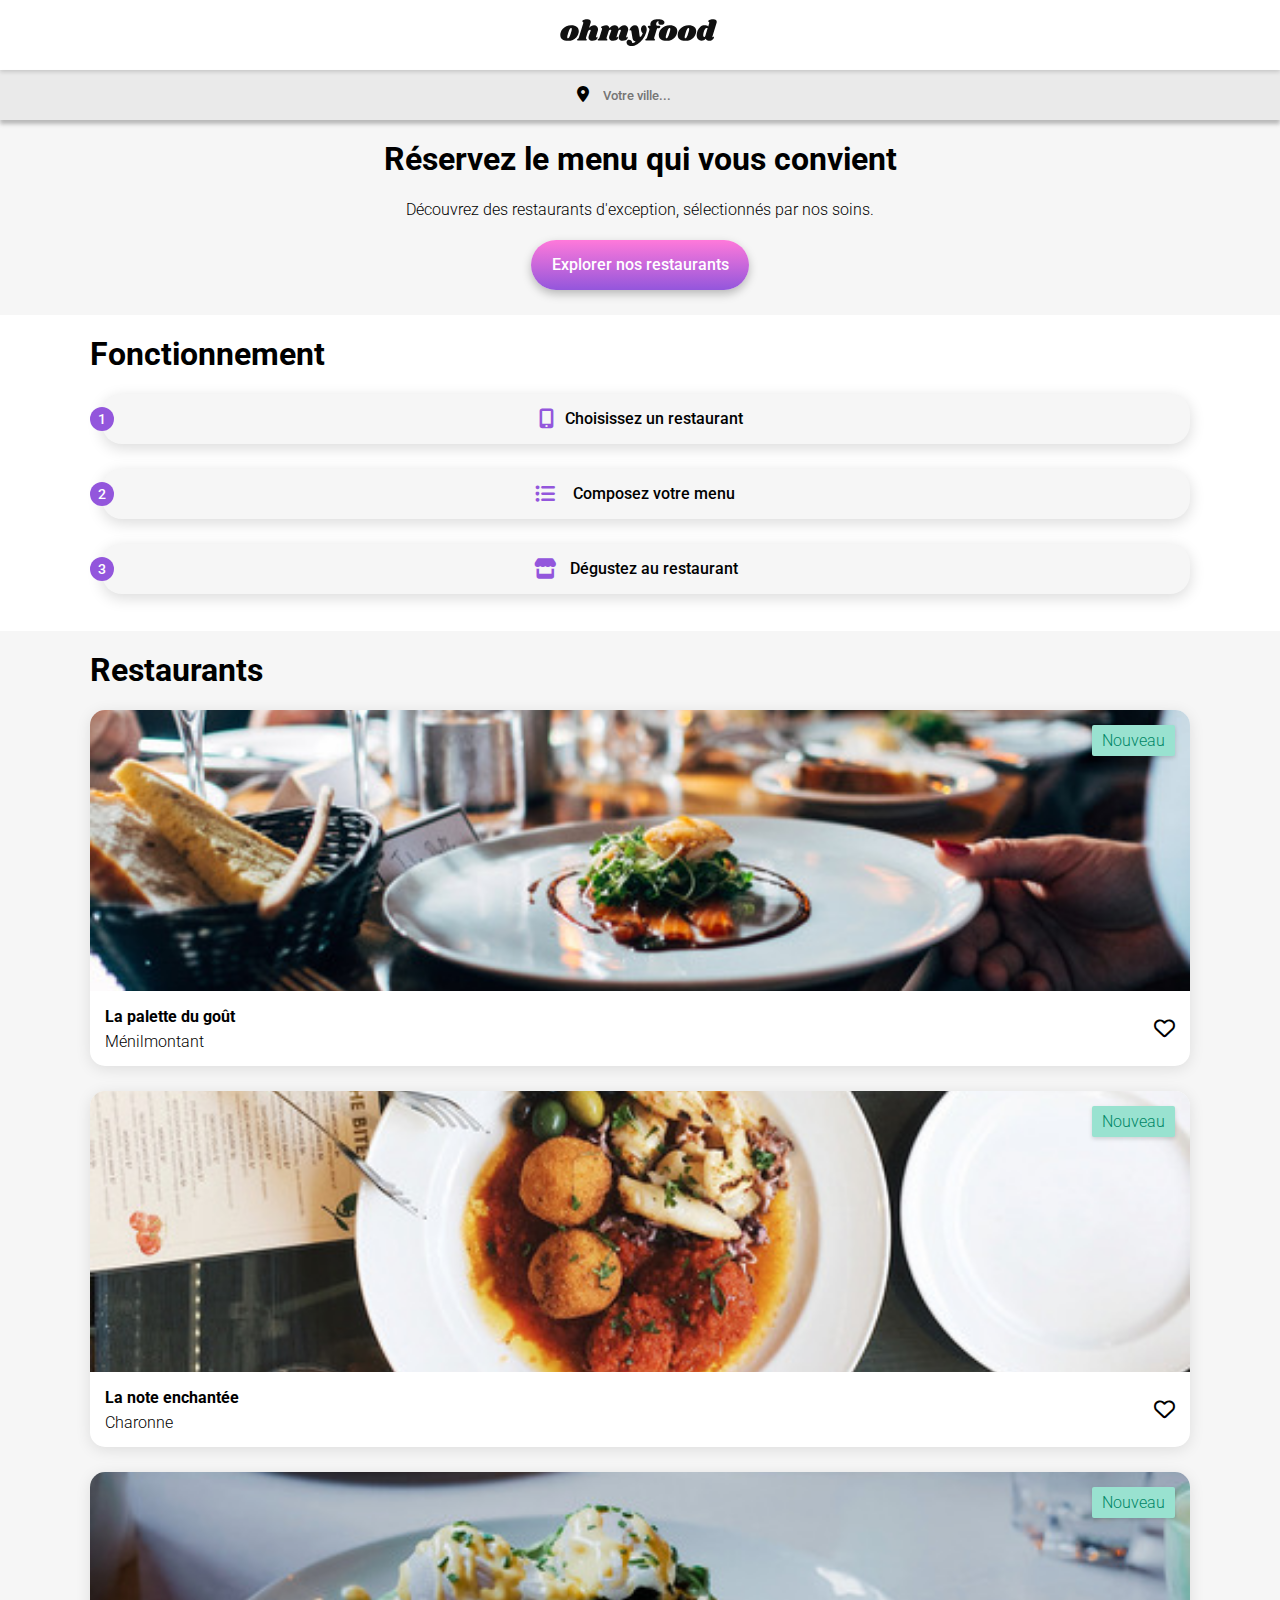
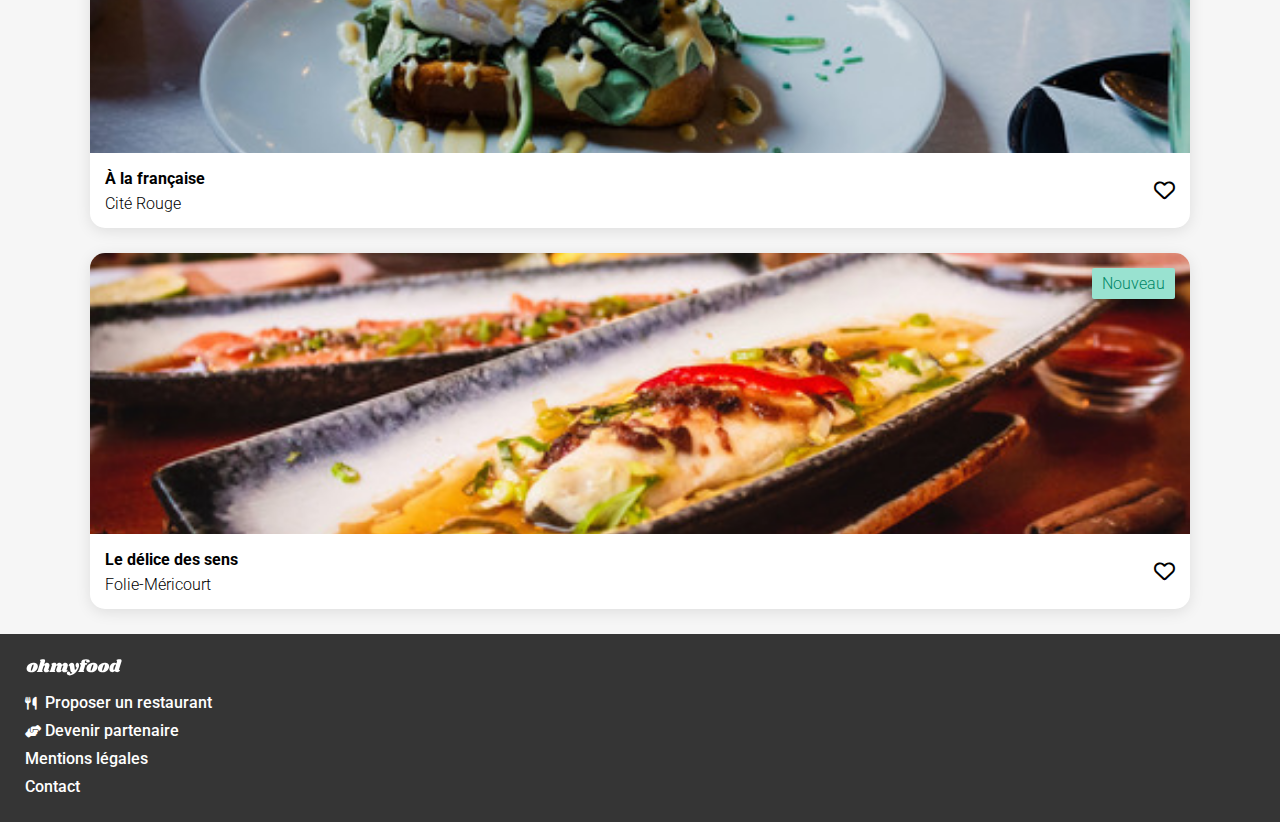
==== index.html @ dd8f6a22 "Ajout de la page d'accueil version mobile (HTML+SASS+CSS)" ====
<!DOCTYPE html>
<html lang="en">

<head>
	<meta charset="UTF-8"/>
	<meta name="viewport" content="width=device-width, initial-scale=1.0"/>
	<title>Oh My Food</title>
	<link rel="preconnect" href="https://fonts.gstatic.com" crossorigin/>
	<link rel="preconnect" href="https://fonts.googleapis.com"/>
	<link rel="stylesheet" href="https://fonts.googleapis.com/css2?family=Roboto:wght@300;500;700&display=swap"/>
	<link rel="stylesheet" href="https://cdnjs.cloudflare.com/ajax/libs/font-awesome/6.2.1/css/all.min.css"
		crossorigin="anonymous" referrerpolicy="no-referrer" integrity=""/>
	<link rel="stylesheet" href="./assets/css/home.css"/>
</head>

<body>
<header>
	<div id="header-logo-bar">
		<img id="header-logo-img" src="./assets/images/logo/ohmyfood.svg" width="160" height="28" alt="Oh My Food site logo"/>
	</div>
	<div id="search-bar">
		<form id="search-form">
			<label id="search-input-label" for="search-input-text">
				<i class="fa-solid fa-location-dot" aria-hidden="true"></i>
			</label>
			<input id="search-input-text" type="text" placeholder="Votre ville..."/>
		</form>
	</div>
</header>
<main>
	<section id="intro-section" class="section-pad">
		<h1>Réservez le menu qui vous convient</h1>
		<p id="intro-subtext">Découvrez des restaurants d'exception, sélectionnés par nos soins.</p>
		<a class="btn-link" href="#restaurants-section">Explorer nos restaurants</a>
	</section>
	<div id="steps-section-bg">
	<section id="steps-section" class="section-pad">
		<h1>Fonctionnement</h1>
		<div id="steps-box">
			<div class="step-box">
				<i class="circle-icon">1</i>
				<span class="step-description">
					Choisissez un restaurant
					<i class="fa-mobile-screen-button fa-solid" aria-hidden="true"></i>
				</span>
			</div>
			<div class="step-box">
				<i class="circle-icon">2</i>
				<span class="step-description">
					Composez votre menu
					<i class="fa-list-ul fa-solid" aria-hidden="true"></i>
				</span>
			</div>
			<div class="step-box">
				<i class="circle-icon">3</i>
				<span class="step-description">
					Dégustez au restaurant
					<i class="fa-store fa-solid" aria-hidden="true"></i>
				</span>
			</div>
		</div>
	</section>
	</div>
	<section id="restaurants-section" class="section-pad">
		<h1>Restaurants</h1>
		<div class="restaurant-cards">
			<article class="restaurant-card">
				<a class="restaurant-card-link" href="./restaurants/menu_palette.html"></a>
				<img class="restaurant-img" src="./assets/images/restaurants/la_palette_du_gout_mid.jpg" width="500" height="281" alt="Image d'une table avec un plat"/>
				<span class="new-label">Nouveau</span>
				<div class="restaurant-card-details">
					<div class="item-description">
						<p class="item-text">La palette du goût</p>
						<p class="item-subtext">Ménilmontant</p>
					</div>
					<label class="heart-cb-label">
						<input id="heart-cb1" class="heart-cb" type="checkbox"/>
						<i class="fa-heart fa-regular" aria-hidden="true">
							<i class="fa-heart fa-solid" aria-hidden="true"></i>
						</i>
					</label>
				</div>
			</article>
			<article class="restaurant-card">
				<a class="restaurant-card-link" href="./restaurants/menu_enchantee.html"></a>
				<img class="restaurant-img" src="./assets/images/restaurants/la_note_enchantee_mid.jpg" width="500" height="281" alt="Image d'une table avec un plat"/>
				<span class="new-label">Nouveau</span>
				<div class="restaurant-card-details">
					<div class="item-description">
						<p class="item-text">La note enchantée</p>
						<p class="item-subtext">Charonne</p>
					</div>
					<label class="heart-cb-label">
						<input id="heart-cb2" class="heart-cb" type="checkbox"/>
						<i class="fa-heart fa-regular" aria-hidden="true">
							<i class="fa-heart fa-solid" aria-hidden="true"></i>
						</i>
					</label>
				</div>
			</article>
			<article class="restaurant-card">
				<a class="restaurant-card-link" href="./restaurants/menu_francaise.html"></a>
				<img class="restaurant-img" src="./assets/images/restaurants/a_la_francaise_mid.jpg" width="500" height="281" alt="Image d'une table avec un plat"/>
				<span class="new-label">Nouveau</span>
				<div class="restaurant-card-details">
					<div class="item-description">
						<p class="item-text">À la française</p>
						<p class="item-subtext">Cité Rouge</p>
					</div>
					<label class="heart-cb-label">
						<input id="heart-cb3" class="heart-cb" type="checkbox"/>
						<i class="fa-heart fa-regular" aria-hidden="true">
							<i class="fa-heart fa-solid" aria-hidden="true"></i>
						</i>
					</label>
				</div>
			</article>
			<article class="restaurant-card">
				<a class="restaurant-card-link" href="./restaurants/menu_delice.html"></a>
				<img class="restaurant-img" src="./assets/images/restaurants/le_delice_des_sens_mid.jpg" width="500" height="281" alt="Image d'une table avec un plat"/>
				<span class="new-label">Nouveau</span>
				<div class="restaurant-card-details">
					<div class="item-description">
						<p class="item-text">Le délice des sens</p>
						<p class="item-subtext">Folie-Méricourt</p>
					</div>
					<label class="heart-cb-label">
						<input id="heart-cb4" class="heart-cb" type="checkbox"/>
						<i class="fa-heart fa-regular" aria-hidden="true">
							<i class="fa-heart fa-solid" aria-hidden="true"></i>
						</i>
					</label>
				</div>
			</article>
		</div>
	</section>
</main>
<footer id="page-footer">
	<nav>
		<ul id="footer-links-list">
			<li><img id="footer-logo-img" src="./assets/images/logo/ohmyfood_white.svg" width="100" height="17" alt="Oh My Food site logo"/></li>
			<li>
				<a class="footer-link" href="#">
					<i class="fa-utensils fa-solid" aria-hidden="true"></i>
					Proposer un restaurant
				</a>
			</li>
			<li>
				<a class="footer-link" href="#">
					<i class="fa-handshake-angle fa-solid" aria-hidden="true"></i>
					Devenir partenaire
				</a>
			</li>
			<li><a class="footer-link" href="#">Mentions légales</a></li>
			<li><a class="footer-link" href="mailto:contact@ohmyfood.com">Contact</a></li>
		</ul>
	</nav>
</footer>
</body>
---- assets/css/home.css ----
/********** Overrides **********/
body, h1, h2, ul, p {
  margin: 0;
}

h2 {
  font-weight: 300;
}

ul, input {
  padding: 0;
}

ul {
  list-style-type: none;
}

a {
  color: black;
  text-decoration: none;
}

input, button {
  font-family: "Roboto", sans-serif;
}

/********** General **********/
:root {
  --main-bg-color: #F6F6F6;
  --search-bar-bg-color: #EAEAEA;
  --btn-grad-color1: #9356DC;
  --btn-grad-color2: #FF79DA;
  --label-bg-color: #99E2D0;
  --label-text-color: #008766;
  --footer-bg-color: #353535;
}

body {
  min-width: 350px;
  max-width: 1440px;
  margin: auto;
  cursor: default;
}

main {
  background-color: var(--main-bg-color);
}

/********** Fonts **********/
:root {
  font-family: "Roboto", sans-serif;
}

:root, p {
  line-height: 19px;
  font-size: 15x;
  font-weight: 300;
}

h1 {
  line-height: 29px;
  font-size: 24x;
  font-weight: bold;
}

h2, a, input {
  line-height: 20px;
  font-size: 16x;
}

#intro-subtext,
.item-text {
  line-height: 21px;
  font-size: 16x;
}

input,
.btn-link,
.step-description,
.footer-link {
  font-weight: 500;
}

.item-text {
  font-weight: bold;
}

/********** Spacing **********/
:root {
  --spacing: 25px;
}

h1 {
  margin-bottom: var(--spacing);
}

.section-pad {
  max-width: 1100px;
  margin: auto;
  padding: var(--spacing);
}

.item-text {
  margin-bottom: 5px;
}

/********** Button **********/
.btn-link {
  display: block;
  width: 218px;
  line-height: 50px;
  margin: auto;
  border-radius: 25px;
  background: linear-gradient(var(--btn-grad-color2), var(--btn-grad-color1));
  box-shadow: 0px 4px 10px rgba(0, 0, 0, 0.25);
  text-align: center;
  color: white;
  transition: 0.3s ease-out;
}
.btn-link:hover {
  opacity: 0.85;
  box-shadow: 0px 4px 15px rgba(0, 0, 0, 0.35);
}

/********** Heart checkbox **********/
.heart-cb {
  display: none;
}
.heart-cb + .fa-regular {
  position: relative;
  z-index: 0;
}
.heart-cb + .fa-regular > .fa-solid {
  position: absolute;
  left: 0;
  z-index: -1;
  background-image: linear-gradient(var(--btn-grad-color1), var(--btn-grad-color2));
  background-repeat: no-repeat;
  background-position-y: 18px;
  background-clip: text;
  color: transparent;
  transition: 1s;
}
.heart-cb:checked + .fa-regular > .fa-solid {
  background-position-y: -3px;
}

.fa-heart {
  font-size: 21px;
}

/********** Page header **********/
#header-logo-bar {
  position: relative;
  z-index: 1;
  height: 70px;
  text-align: center;
  align-content: center;
  box-shadow: 0px 2px 4px rgba(0, 0, 0, 0.15);
}

#search-bar {
  position: relative;
  background-color: var(--search-bar-bg-color);
  box-shadow: 0px 4px 4px rgba(0, 0, 0, 0.25);
}

#search-form {
  width: max-content;
  line-height: 50px;
  margin: auto;
}

#search-input-label {
  position: relative;
  left: 40px;
}

#search-input-text {
  position: relative;
  left: 40px;
  width: 180px;
  margin-left: 10px;
  border-width: 0;
  background-color: inherit;
  outline: none;
}

/********** Section intro **********/
#intro-section {
  text-align: center;
}
#intro-section > h1 {
  padding: 0 30px;
}

#intro-subtext {
  margin-bottom: 20px;
}

/********** Section steps **********/
#steps-section-bg {
  background-color: white;
}

#steps-box {
  display: flex;
  flex-direction: column;
  gap: var(--spacing);
  box-sizing: border-box;
  max-width: 1100px;
  padding: 0 0 12px 12px;
  margin: auto;
}

.step-box {
  position: relative;
  line-height: 50px;
  padding-left: 15px;
  border-radius: 20px;
  background-color: var(--main-bg-color);
  box-shadow: 0px 4px 15px rgba(0, 0, 0, 0.15);
  text-align: center;
}

.circle-icon {
  position: absolute;
  top: 13px;
  left: -12px;
  width: 24px;
  line-height: 24px;
  border-radius: 50%;
  background-color: var(--btn-grad-color1);
  font-size: 14px;
  font-weight: 500;
  font-style: normal;
  color: white;
}

.step-description {
  position: relative;
}
.step-description > .fa-solid {
  position: absolute;
  top: 0;
  font-size: 20px;
  color: var(--btn-grad-color1);
}

.fa-mobile-screen-button {
  left: -26px;
}

.fa-list-ul {
  left: -38px;
}

.fa-store {
  left: -36px;
}

/********** Section restaurants **********/
.restaurant-cards {
  display: grid;
  grid-template-columns: 1fr;
  gap: var(--spacing);
  max-width: 1100px;
  margin: auto;
}

.restaurant-card {
  position: relative;
  border-radius: 15px;
  background-color: white;
  box-shadow: 0px 3px 15px rgba(0, 0, 0, 0.1);
  overflow: hidden;
}

.restaurant-card-link {
  display: block;
  position: absolute;
  width: 100%;
  height: 100%;
  border-radius: 15px;
}

.restaurant-img {
  display: block;
  object-fit: cover;
  width: 100%;
}

.new-label {
  display: block;
  position: absolute;
  top: 15px;
  right: 15px;
  padding: 6px 10px;
  border-radius: 2px;
  background-color: var(--label-bg-color);
  box-shadow: 0px 2px 4px rgba(0, 0, 0, 0.15);
  color: var(--label-text-color);
}

.restaurant-card-details {
  display: flex;
  justify-content: space-between;
  padding: 15px;
}

.heart-cb-label {
  align-self: center;
  cursor: pointer;
}

/********** Page footer **********/
#page-footer {
  padding: 25px var(--spacing);
  background-color: var(--footer-bg-color);
}

#footer-links-list {
  display: flex;
  flex-direction: column;
  gap: 8px;
}

#footer-logo-img {
  margin-bottom: 5px;
}

.footer-link {
  color: white;
}
.footer-link > .fa-solid {
  font-size: 13px;
}
.footer-link > .fa-utensils {
  margin-right: 5px;
}

/*# sourceMappingURL=home.css.map */
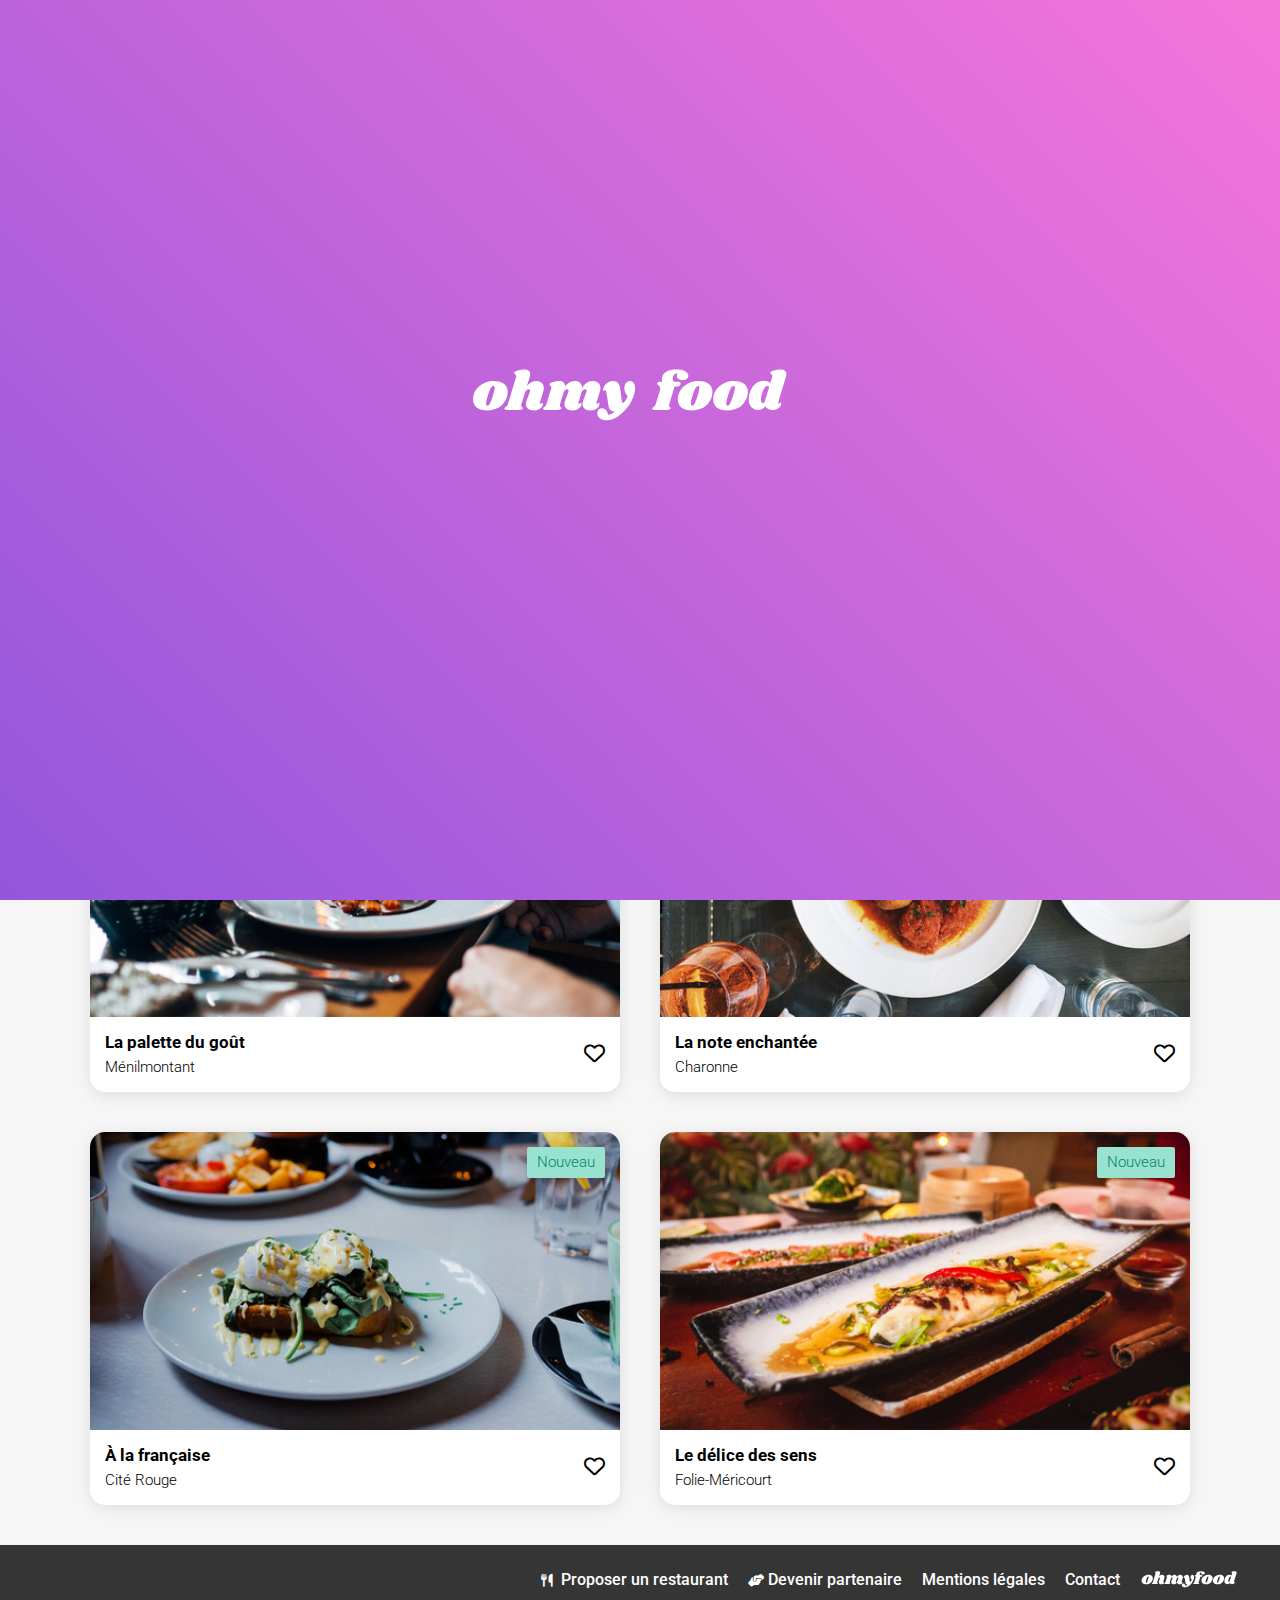
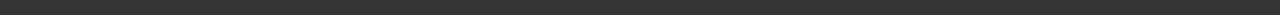
==== commit 765be741: "Loader pour la page d'accueil" ====
--- a/index.html
+++ b/index.html
@@ -14,6 +14,11 @@
 </head>
 
 <body>
+<div id="loader-bg">
+	<div id="loader-wrapper">
+		<div id="loader"></div>
+	</div>
+</div>
 <header>
 	<div id="header-logo-bar">
 		<img id="header-logo-img" src="./assets/images/logo/ohmyfood.svg" width="160" height="28" alt="Oh My Food site logo"/>
--- a/assets/css/home.css
+++ b/assets/css/home.css
@@ -22,6 +22,47 @@
 
 input, button {
   font-family: "Roboto", sans-serif;
+}
+
+/********** Mixins **********/
+/********** Fonts **********/
+:root {
+  font-family: "Roboto", sans-serif;
+}
+
+:root, p {
+  line-height: 19px;
+  font-size: 15px;
+  font-weight: 300;
+}
+
+h1 {
+  line-height: 28px;
+  font-size: 24px;
+  font-weight: bold;
+}
+
+h2, a, input {
+  line-height: 20px;
+  font-size: 16px;
+}
+
+#intro-subtext,
+.item-text {
+  line-height: 21px;
+  font-size: 17px;
+}
+
+input,
+.btn-link,
+.step-description,
+.footer-link {
+  font-weight: 500;
+}
+
+.item-text,
+.item-price {
+  font-weight: bold;
 }
 
 /********** General **********/
@@ -46,52 +87,19 @@
   background-color: var(--main-bg-color);
 }
 
-/********** Fonts **********/
-:root {
-  font-family: "Roboto", sans-serif;
-}
-
-:root, p {
-  line-height: 19px;
-  font-size: 15x;
-  font-weight: 300;
-}
-
-h1 {
-  line-height: 29px;
-  font-size: 24x;
-  font-weight: bold;
-}
-
-h2, a, input {
-  line-height: 20px;
-  font-size: 16x;
-}
-
-#intro-subtext,
-.item-text {
-  line-height: 21px;
-  font-size: 16x;
-}
-
-input,
-.btn-link,
-.step-description,
-.footer-link {
-  font-weight: 500;
-}
-
-.item-text {
-  font-weight: bold;
-}
-
 /********** Spacing **********/
 :root {
   --spacing: 25px;
 }
-
-h1 {
-  margin-bottom: var(--spacing);
+@media screen and (min-width: 600px) {
+  :root {
+    --spacing: 30px;
+  }
+}
+@media screen and (min-width: 1000px) {
+  :root {
+    --spacing: 40px;
+  }
 }
 
 .section-pad {
@@ -149,20 +157,190 @@
   font-size: 21px;
 }
 
-/********** Page header **********/
+/********** Page header (common) **********/
 #header-logo-bar {
   position: relative;
   z-index: 1;
   height: 70px;
   text-align: center;
   align-content: center;
+}
+@media screen and (min-width: 1000px) {
+  #header-logo-bar {
+    height: 100px;
+  }
+}
+
+@media screen and (min-width: 1000px) {
+  #header-logo-img {
+    width: 200px;
+    height: auto;
+  }
+}
+
+/********** Page footer **********/
+#page-footer {
+  padding: 25px var(--spacing);
+  background-color: var(--footer-bg-color);
+}
+
+#footer-links-list {
+  display: flex;
+  flex-direction: column;
+  gap: 8px;
+}
+@media screen and (min-width: 1000px) {
+  #footer-links-list {
+    flex-direction: row;
+    justify-content: end;
+    gap: 20px;
+  }
+  #footer-links-list > li:first-child {
+    order: 1;
+  }
+}
+
+#footer-logo-img {
+  margin-bottom: 5px;
+}
+@media screen and (min-width: 1000px) {
+  #footer-logo-img {
+    margin-bottom: 0;
+    vertical-align: middle;
+  }
+}
+
+.footer-link {
+  color: white;
+}
+.footer-link > .fa-solid {
+  font-size: 13px;
+}
+.footer-link > .fa-utensils {
+  margin-right: 5px;
+}
+
+/********** Loader **********/
+body {
+  overflow: hidden;
+  animation: scrollbar-on 0s 5.5s forwards;
+}
+
+@keyframes scrollbar-on {
+  100% {
+    overflow: initial;
+  }
+}
+#loader-bg {
+  position: absolute;
+  left: 0;
+  z-index: 10;
+  width: 100%;
+  height: 100%;
+  background: linear-gradient(45deg, var(--btn-grad-color1) 0%, var(--btn-grad-color2) 33%, var(--label-bg-color) 66%, var(--label-text-color) 100%);
+  background-size: 500%;
+  background-position: 0% 100%;
+  animation: gradient-slide 6s ease-in-out forwards;
+}
+
+@keyframes gradient-slide {
+  50% {
+    background-position: 100% 0%;
+  }
+  0%, 90% {
+    opacity: 1;
+  }
+  100% {
+    opacity: 0;
+  }
+  0%, 99.99% {
+    display: block;
+  }
+  100% {
+    display: none;
+  }
+}
+#loader-wrapper {
+  position: absolute;
+  top: 50%;
+  left: 50%;
+  transform: translate(-50%, -80%);
+}
+#loader-wrapper > #loader {
+  display: inline-flex;
+  gap: 5px;
+  transform-origin: 50% calc(100% + 2.5px);
+  animation: rotate-90-2x 3s infinite;
+}
+#loader-wrapper > #loader:before, #loader-wrapper > #loader:after {
+  content: "";
+  width: 170px;
+  aspect-ratio: 1;
+  background-size: 300px;
+  background-position-y: 50%;
+  background-repeat: no-repeat;
+}
+#loader-wrapper > #loader:before {
+  background-image: url(../images/logo/ohmy_white.svg);
+  background-position-x: 5px;
+  transform-origin: calc(100% + 2.5px) calc(100% + 2.5px);
+  animation: rotate-180-2nd 3s infinite;
+}
+#loader-wrapper > #loader:after {
+  background-image: url(../images/logo/food_white.svg);
+  background-position-x: -150px;
+  transform-origin: -2.5px calc(100% + 2.5px);
+  animation: rotate-180-1st 3s infinite;
+}
+
+@keyframes rotate-90-2x {
+  0%, 25% {
+    transform: rotate(0deg);
+  }
+  50%, 75% {
+    transform: rotate(90deg);
+  }
+  100% {
+    transform: rotate(180deg);
+  }
+}
+@keyframes rotate-180-1st {
+  25%, 100% {
+    transform: rotate(180deg);
+  }
+}
+@keyframes rotate-180-2nd {
+  0%, 50% {
+    transform: rotate(0deg);
+  }
+  75%, 100% {
+    transform: rotate(180deg);
+  }
+}
+/********** Spacing (home) **********/
+h1 {
+  margin-bottom: var(--spacing);
+}
+
+/********** Page header (home) **********/
+#header-logo-bar {
   box-shadow: 0px 2px 4px rgba(0, 0, 0, 0.15);
+}
+@media screen and (min-width: 1000px) {
+  #header-logo-bar {
+    box-shadow: initial;
+  }
 }
 
 #search-bar {
   position: relative;
   background-color: var(--search-bar-bg-color);
   box-shadow: 0px 4px 4px rgba(0, 0, 0, 0.25);
+}
+@media screen and (min-width: 1000px) {
+  #search-bar {
+    box-shadow: initial;
+  }
 }
 
 #search-form {
@@ -192,6 +370,12 @@
 }
 #intro-section > h1 {
   padding: 0 30px;
+}
+@media screen and (min-width: 1000px) {
+  #intro-section > h1 {
+    line-height: 40px;
+    font-size: 36px;
+  }
 }
 
 #intro-subtext {
@@ -212,6 +396,18 @@
   padding: 0 0 12px 12px;
   margin: auto;
 }
+@media screen and (min-width: 600px) {
+  #steps-box {
+    align-items: center;
+    padding-left: 0;
+  }
+}
+@media screen and (min-width: 1000px) {
+  #steps-box {
+    flex-direction: row;
+    padding-left: 12px;
+  }
+}
 
 .step-box {
   position: relative;
@@ -221,6 +417,16 @@
   background-color: var(--main-bg-color);
   box-shadow: 0px 4px 15px rgba(0, 0, 0, 0.15);
   text-align: center;
+}
+@media screen and (min-width: 600px) {
+  .step-box {
+    width: 300px;
+  }
+}
+@media screen and (min-width: 1000px) {
+  .step-box {
+    flex: 1;
+  }
 }
 
 .circle-icon {
@@ -267,6 +473,11 @@
   max-width: 1100px;
   margin: auto;
 }
+@media screen and (min-width: 600px) {
+  .restaurant-cards {
+    grid-template-columns: repeat(2, 1fr);
+  }
+}
 
 .restaurant-card {
   position: relative;
@@ -288,6 +499,7 @@
   display: block;
   object-fit: cover;
   width: 100%;
+  height: auto;
 }
 
 .new-label {
@@ -313,30 +525,4 @@
   cursor: pointer;
 }
 
-/********** Page footer **********/
-#page-footer {
-  padding: 25px var(--spacing);
-  background-color: var(--footer-bg-color);
-}
-
-#footer-links-list {
-  display: flex;
-  flex-direction: column;
-  gap: 8px;
-}
-
-#footer-logo-img {
-  margin-bottom: 5px;
-}
-
-.footer-link {
-  color: white;
-}
-.footer-link > .fa-solid {
-  font-size: 13px;
-}
-.footer-link > .fa-utensils {
-  margin-right: 5px;
-}
-
 /*# sourceMappingURL=home.css.map */
